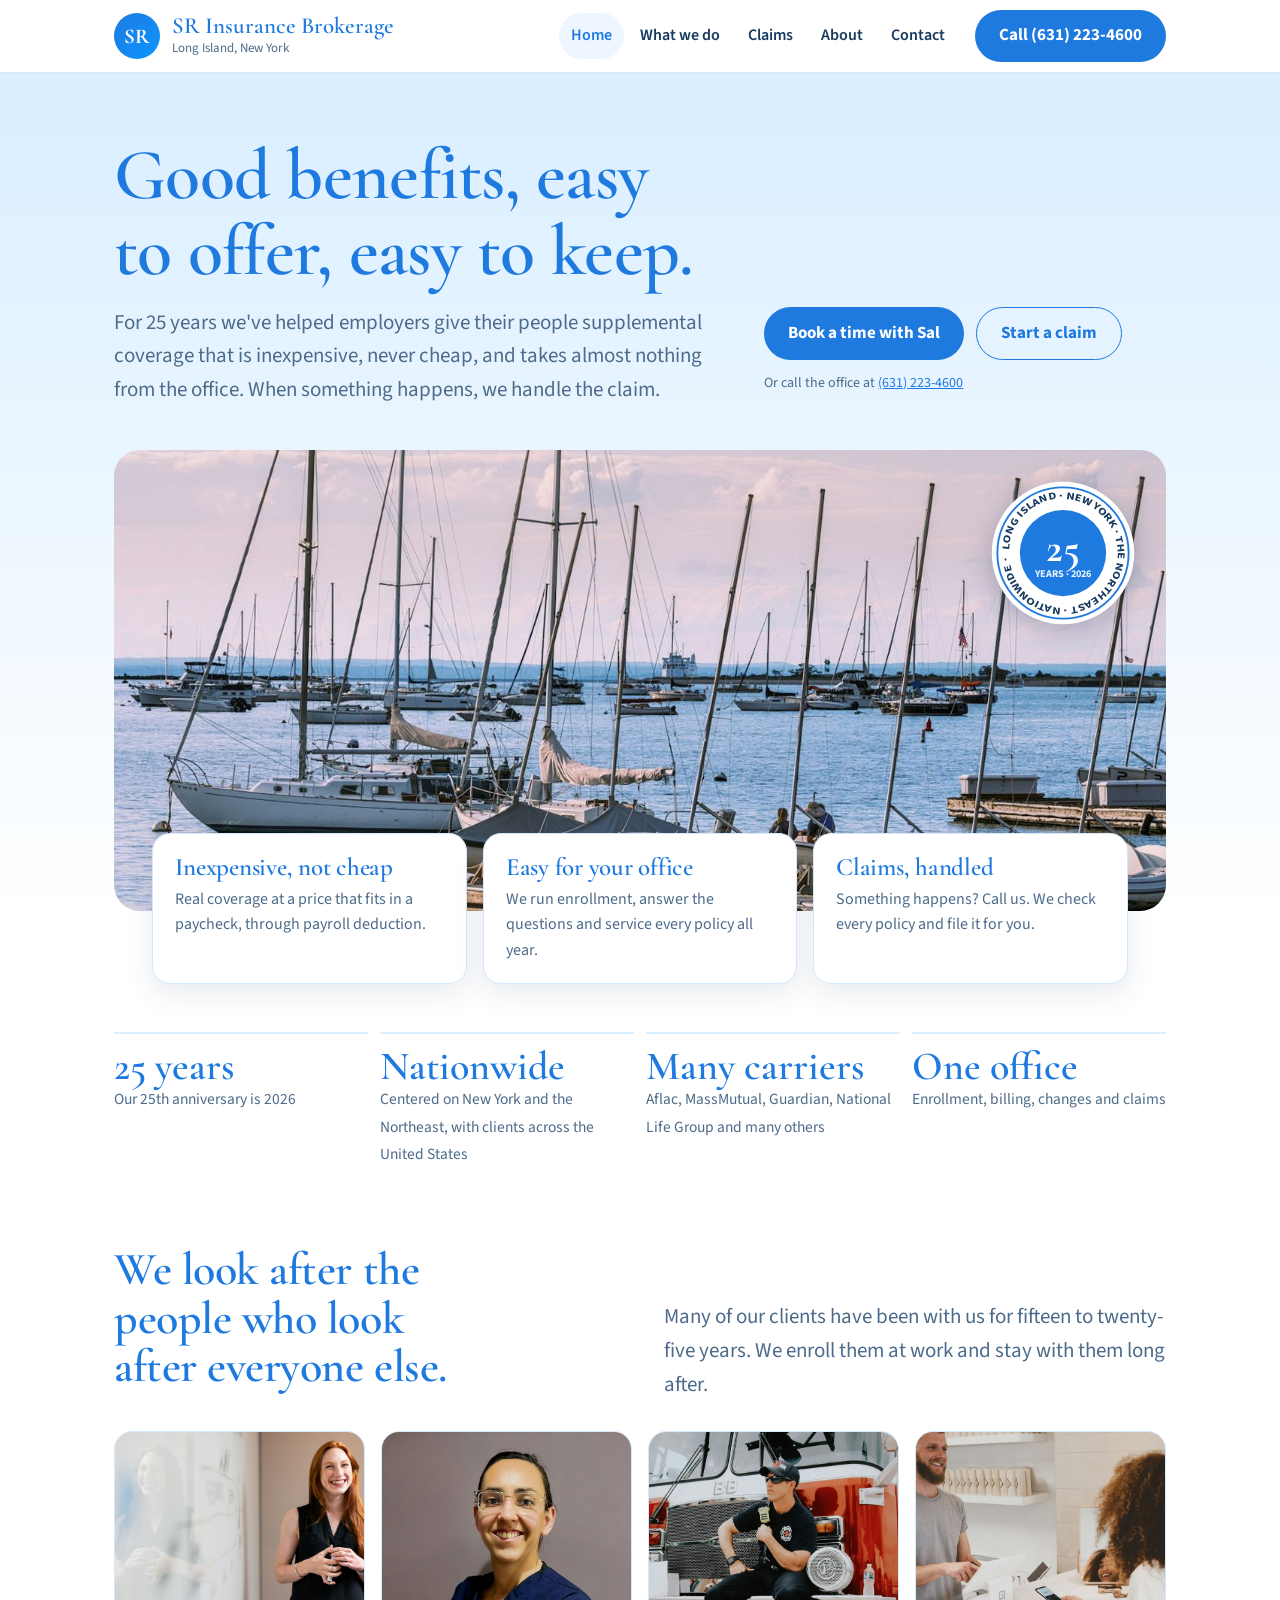
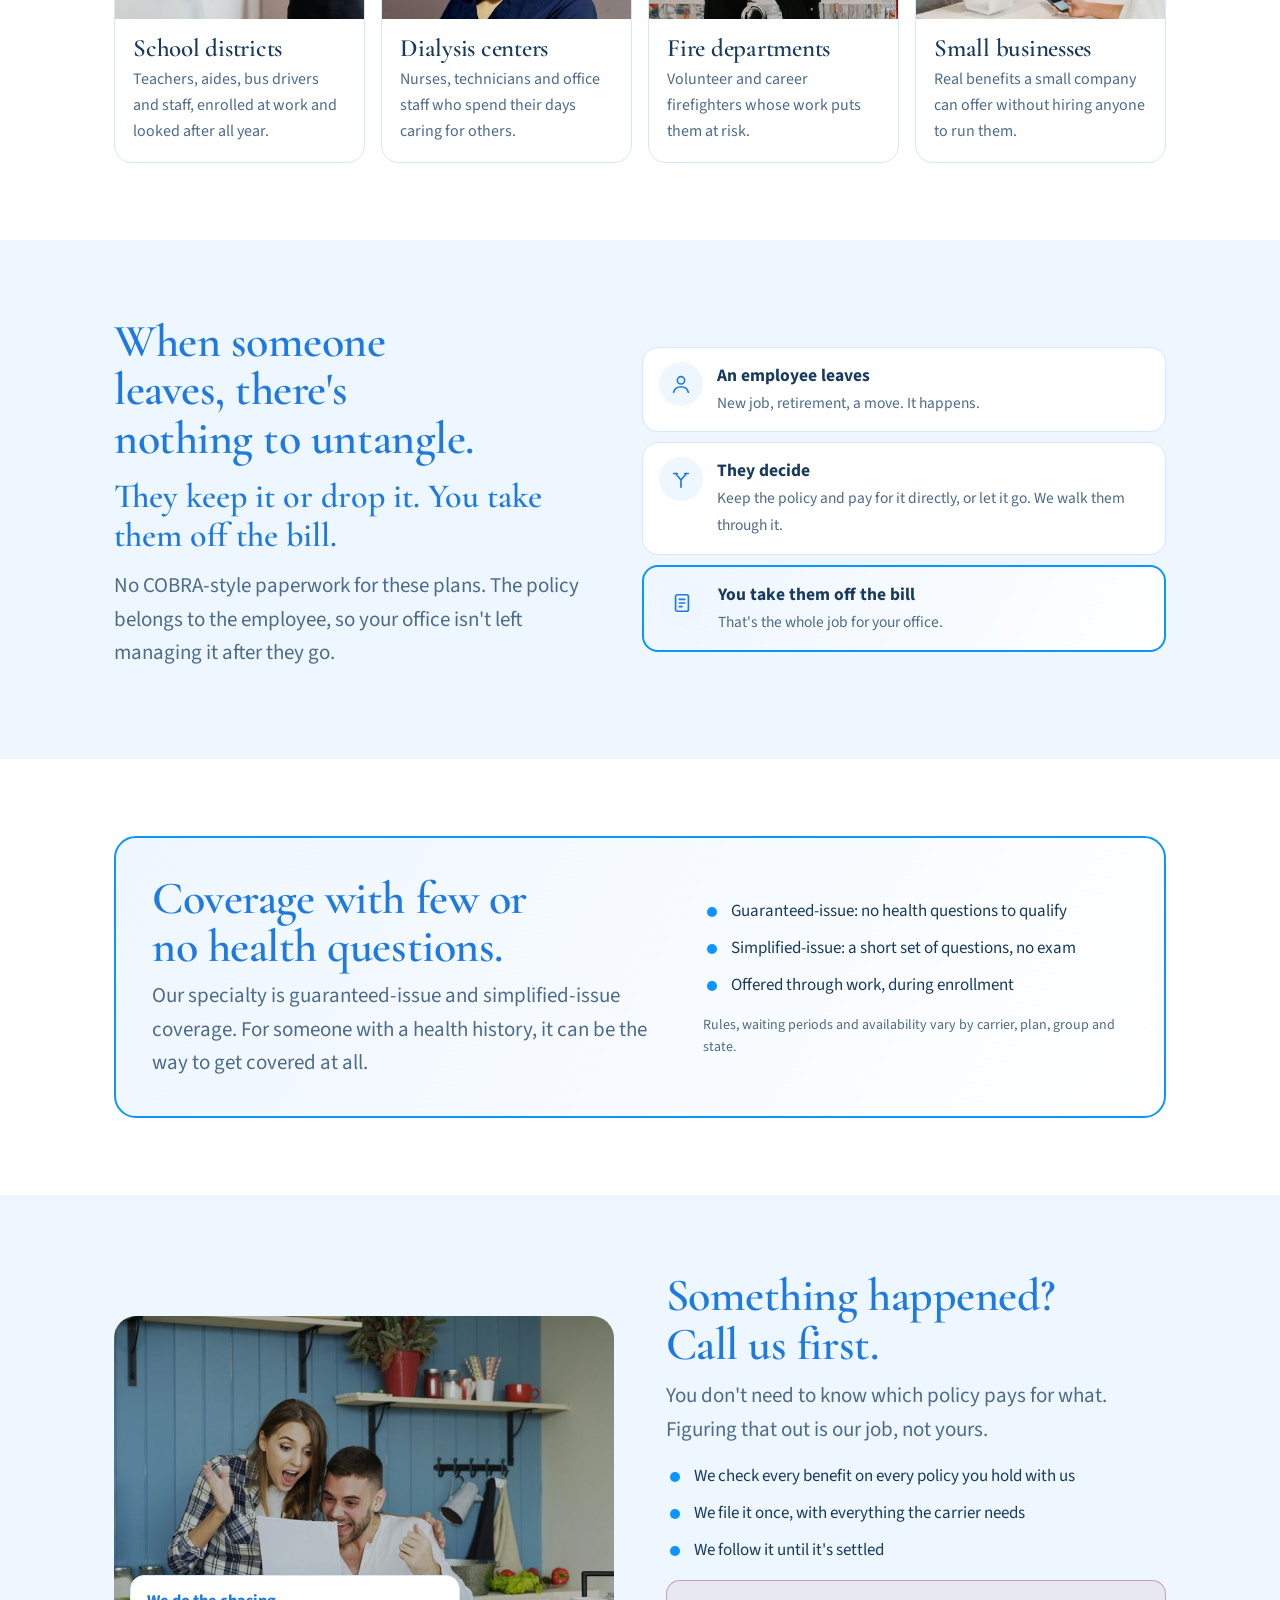
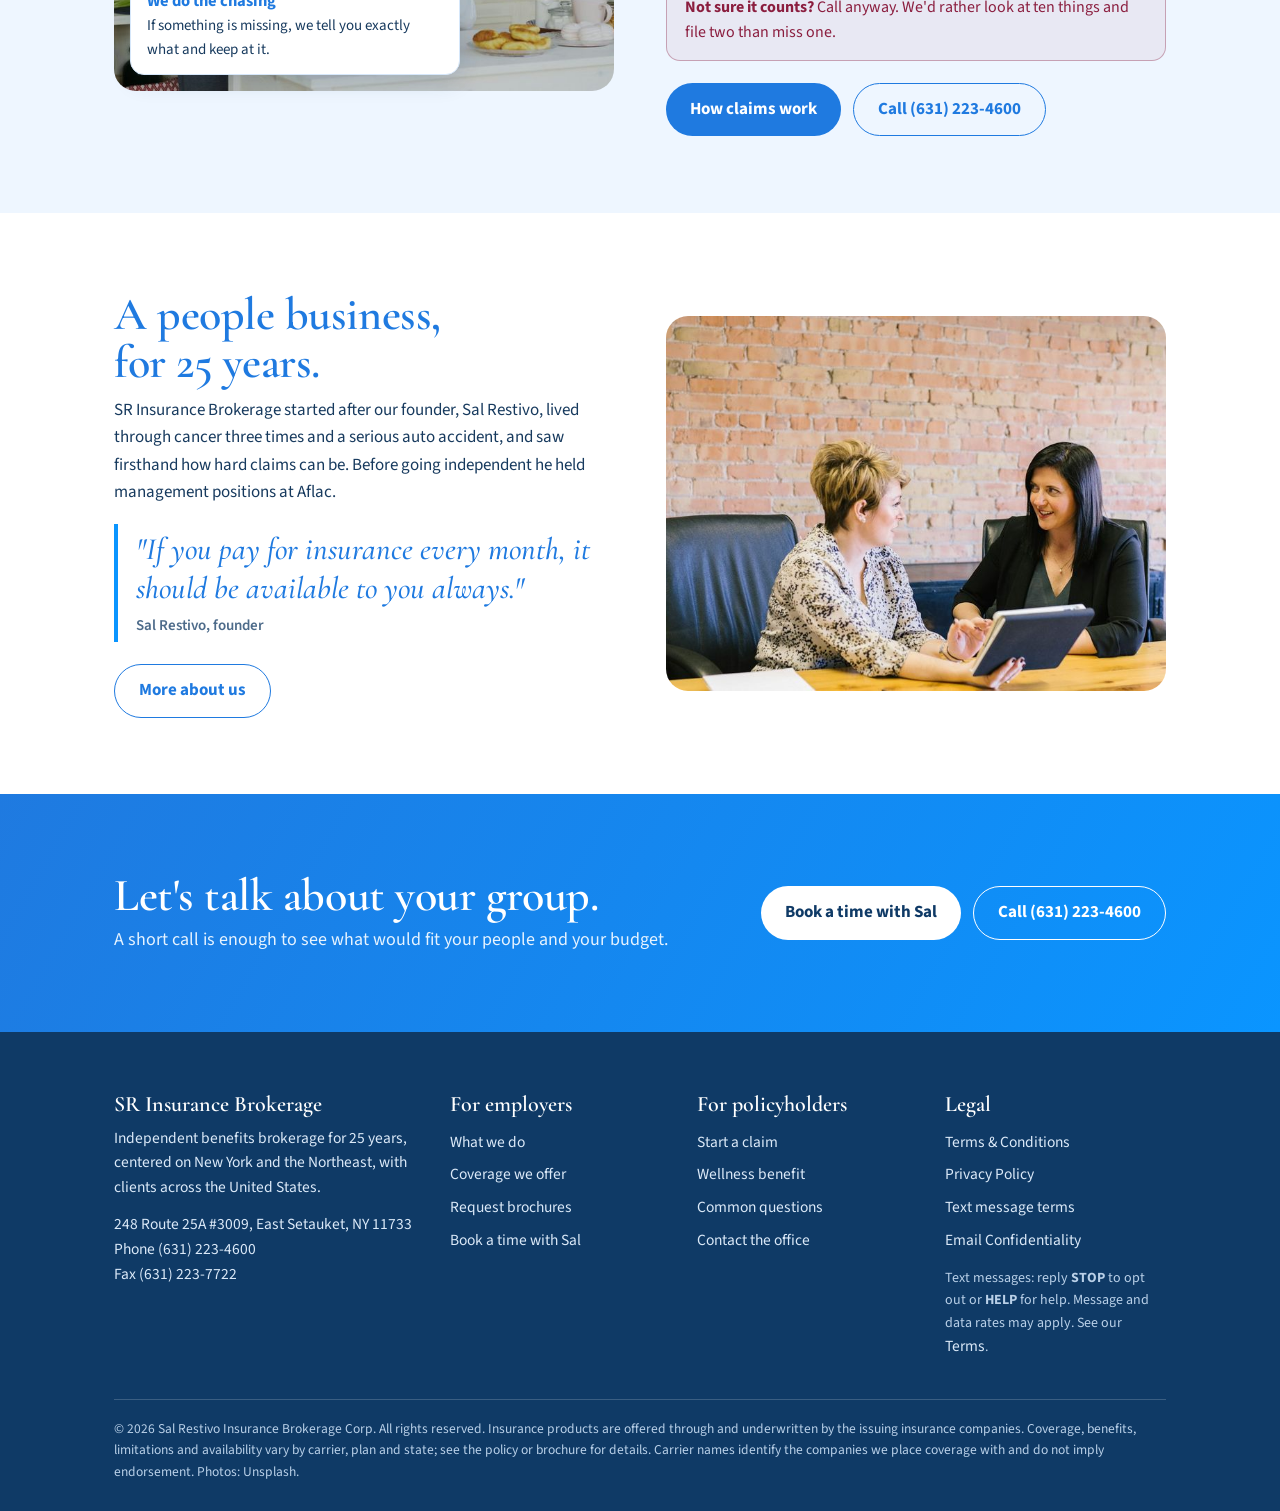
==== index.html @ 51a4a8c0 "New starees.com website Co-Authored-By: Claude Opus 5.5 <noreply@anthropic.com>" ====
<!DOCTYPE html>
<html lang="en">
<head>
<meta charset="utf-8">
<meta name="viewport" content="width=device-width,initial-scale=1">
<title>SR Insurance Brokerage</title>
<meta name="description" content="Supplemental employee benefits that are inexpensive, easy to offer and easy to keep, with claims handled by our office. Long Island, New York, with clients across the United States.">
<link rel="preconnect" href="https://fonts.googleapis.com">
<link rel="preconnect" href="https://fonts.gstatic.com" crossorigin>
<link href="https://fonts.googleapis.com/css2?family=Cormorant+Garamond:ital,wght@0,500;0,600;0,700;1,500&family=Source+Sans+3:wght@400;600;700&display=swap" rel="stylesheet">
<link rel="stylesheet" href="css/site.css">
</head>
<body>
<header class="top"><div class="wrap">
 <a class="logo" href="index.html" aria-label="SR Insurance Brokerage home"><span class="mark">SR</span><span><b>SR Insurance Brokerage</b><small>Long Island, New York</small></span></a>
 <nav class="main" id="nav"><a href="index.html" aria-current=page>Home</a><a href="what-we-do/index.html">What we do</a><a href="claims/index.html">Claims</a><a href="about/index.html">About</a><a href="contact/index.html">Contact</a></nav>
 <button class="menu" type="button" aria-controls="nav" aria-expanded="false">Menu</button>
 <a class="btn call" href="tel:+16312234600">Call (631) 223-4600</a>
</div></header>
<main>
<section class="hero"><div class="wrap">
 <div class="intro">
  <div><h1>Good benefits, easy to offer, easy to keep.</h1>
  <p class="lead">For 25 years we've helped employers give their people supplemental coverage that is inexpensive, never cheap, and takes almost nothing from the office. When something happens, we handle the claim.</p></div>
  <div><div class="acts" style="margin-top:0"><a class="btn" href="https://calendly.com/srestivo/new-meeting">Book a time with Sal</a><a class="btn ghost" href="claims/index.html">Start a claim</a></div>
  <p class="fine" style="margin-top:12px">Or call the office at <a href="tel:+16312234600">(631) 223-4600</a></p></div>
 </div>
 <div class="scene"><img src="img/harbor.jpg" alt="Sailboats moored in a Long Island harbor at dusk"><svg class="seal" viewBox="0 0 160 160" role="img" aria-label="25th anniversary, 2026">
 <defs><path id="ring" d="M80 80 m-58 0 a58 58 0 1 1 116 0 a58 58 0 1 1 -116 0"/></defs>
 <circle cx="80" cy="80" r="76" fill="#ffffff"/>
 <circle cx="80" cy="80" r="70" fill="none" stroke="#1f7ae0" stroke-width="2"/>
 <circle cx="80" cy="80" r="46" fill="#1f7ae0"/>
 <text font-family="Source Sans 3,sans-serif" font-size="11" font-weight="700" fill="#173a5e"><textPath href="#ring" startOffset="1%" textLength="355" lengthAdjust="spacingAndGlyphs">LONG ISLAND · NEW YORK · THE NORTHEAST · NATIONWIDE ·</textPath></text>
 <text x="80" y="88" text-anchor="middle" font-family="Cormorant Garamond,Georgia,serif" font-size="44" font-weight="700" fill="#ffffff">25</text>
 <text x="80" y="106" text-anchor="middle" font-family="Source Sans 3,sans-serif" font-size="11" font-weight="700" fill="#e6f3ff">YEARS · 2026</text>
</svg></div>
 <div class="promises">
  <article class="promise"><h3>Inexpensive, not cheap</h3><p>Real coverage at a price that fits in a paycheck, through payroll deduction.</p></article>
  <article class="promise"><h3>Easy for your office</h3><p>We run enrollment, answer the questions and service every policy all year.</p></article>
  <article class="promise"><h3>Claims, handled</h3><p>Something happens? Call us. We check every policy and file it for you.</p></article>
 </div>
 <div class="facts">
  <div class="fact"><b>25 years</b><span>Our 25th anniversary is 2026</span></div>
  <div class="fact"><b>Nationwide</b><span>Centered on New York and the Northeast, with clients across the United States</span></div>
  <div class="fact"><b>Many carriers</b><span>Aflac, MassMutual, Guardian, National Life Group and many others</span></div>
  <div class="fact"><b>One office</b><span>Enrollment, billing, changes and claims</span></div>
 </div>
</div></section>

<section class="band"><div class="wrap">
 <div class="head"><h2>We look after the people who look after everyone else.</h2>
 <p class="lead">Many of our clients have been with us for fifteen to twenty-five years. We enroll them at work and stay with them long after.</p></div>
 <div class="people">
  <article class="pcard"><img src="img/teacher.jpg" alt="A smiling teacher at a whiteboard" loading="lazy"><div><h3>School districts</h3><p>Teachers, aides, bus drivers and staff, enrolled at work and looked after all year.</p></div></article>
  <article class="pcard"><img src="img/nurse.jpg" alt="A smiling nurse in scrubs" loading="lazy"><div><h3>Dialysis centers</h3><p>Nurses, technicians and office staff who spend their days caring for others.</p></div></article>
  <article class="pcard"><img src="img/fire.jpg" alt="A firefighter sitting on the front of a fire engine" loading="lazy"><div><h3>Fire departments</h3><p>Volunteer and career firefighters whose work puts them at risk.</p></div></article>
  <article class="pcard"><img src="img/shop.jpg" alt="A shop owner helping a customer at the counter" loading="lazy"><div><h3>Small businesses</h3><p>Real benefits a small company can offer without hiring anyone to run them.</p></div></article>
 </div>
</div></section>

<section class="band soft"><div class="wrap leave">
 <div><h2>When someone leaves, there's nothing to untangle.</h2>
 <p class="callout">They keep it or drop it. You take them off the bill.</p>
 <p class="lead">No COBRA-style paperwork for these plans. The policy belongs to the employee, so your office isn't left managing it after they go.</p></div>
 <div class="route" aria-label="What happens when an employee leaves">
  <div class="stop"><i><svg viewBox="0 0 24 24" aria-hidden="true"><circle cx="12" cy="8" r="4"/><path d="M4 21c1-4 4.5-6 8-6s7 2 8 6"/></svg></i><div><b>An employee leaves</b><span>New job, retirement, a move. It happens.</span></div></div>
  <div class="stop"><i><svg viewBox="0 0 24 24" aria-hidden="true"><path d="M12 21v-8M12 13L6 6M12 13l6-7M4 6h4M16 6h4"/></svg></i><div><b>They decide</b><span>Keep the policy and pay for it directly, or let it go. We walk them through it.</span></div></div>
  <div class="stop end"><i><svg viewBox="0 0 24 24" aria-hidden="true"><rect x="5" y="3" width="14" height="18" rx="2"/><path d="M9 8h6M9 12h6M9 16h3"/></svg></i><div><b>You take them off the bill</b><span>That's the whole job for your office.</span></div></div>
 </div>
</div></section>

<section class="band"><div class="wrap">
 <div class="special">
  <div><h2>Coverage with few or no health questions.</h2>
  <p class="lead" style="margin:0">Our specialty is guaranteed-issue and simplified-issue coverage. For someone with a health history, it can be the way to get covered at all.</p></div>
  <div><ul class="ok"><li>Guaranteed-issue: no health questions to qualify</li><li>Simplified-issue: a short set of questions, no exam</li><li>Offered through work, during enrollment</li></ul>
  <p class="fine">Rules, waiting periods and availability vary by carrier, plan, group and state.</p></div>
 </div>
</div></section>

<section class="band soft"><div class="wrap split">
 <div class="ph"><img src="img/claim-paid.jpg" alt="A couple happily reading a letter at their kitchen table" loading="lazy"><div class="tag"><b>We do the chasing</b>If something is missing, we tell you exactly what and keep at it.</div></div>
 <div><h2>Something happened? Call us first.</h2>
 <p class="lead">You don't need to know which policy pays for what. Figuring that out is our job, not yours.</p>
 <ul class="ok"><li>We check every benefit on every policy you hold with us</li><li>We file it once, with everything the carrier needs</li><li>We follow it until it's settled</li></ul>
 <p class="note"><b>Not sure it counts?</b> Call anyway. We'd rather look at ten things and file two than miss one.</p>
 <div class="acts"><a class="btn" href="claims/index.html">How claims work</a><a class="btn ghost" href="tel:+16312234600">Call (631) 223-4600</a></div></div>
</div></section>

<section class="band"><div class="wrap split rev">
 <div class="ph"><img src="img/consult.jpg" alt="Two colleagues reviewing benefits on a tablet" loading="lazy"></div>
 <div><h2>A people business, for 25 years.</h2>
 <p>SR Insurance Brokerage started after our founder, Sal Restivo, lived through cancer three times and a serious auto accident, and saw firsthand how hard claims can be. Before going independent he held management positions at Aflac.</p>
 <blockquote>"If you pay for insurance every month, it should be available to you always."<cite>Sal Restivo, founder</cite></blockquote>
 <div class="acts"><a class="btn ghost" href="about/index.html">More about us</a></div></div>
</div></section>
<section class="close band"><div class="wrap">
 <div><h2>Let's talk about your group.</h2><p>A short call is enough to see what would fit your people and your budget.</p></div>
 <div class="acts" style="margin:0"><a class="btn white" href="https://calendly.com/srestivo/new-meeting">Book a time with Sal</a><a class="btn ghost" href="tel:+16312234600">Call (631) 223-4600</a></div>
</div></section>
</main>
<footer><div class="wrap">
 <div class="cols">
  <div><h4>SR Insurance Brokerage</h4><p>Independent benefits brokerage for 25 years, centered on New York and the Northeast, with clients across the United States.</p><p>248 Route 25A #3009, East Setauket, NY 11733<br>Phone (631) 223-4600<br>Fax (631) 223-7722</p></div>
  <div><h4>For employers</h4><a href="what-we-do/index.html">What we do</a><a href="what-we-do/index.html#coverage">Coverage we offer</a><a href="what-we-do/index.html#brochures">Request brochures</a><a href="https://calendly.com/srestivo/new-meeting">Book a time with Sal</a></div>
  <div><h4>For policyholders</h4><a href="claims/index.html">Start a claim</a><a href="claims/index.html#wellness">Wellness benefit</a><a href="claims/index.html#questions">Common questions</a><a href="contact/index.html">Contact the office</a></div>
  <div><h4>Legal</h4><a href="terms-conditions/index.html#TandC">Terms &amp; Conditions</a><a href="terms-conditions/index.html#Privacy_Policy">Privacy Policy</a><a href="terms-conditions/index.html#sms">Text message terms</a><a href="email-confidentiality/index.html">Email Confidentiality</a>
   <p class="sms">Text messages: reply <b>STOP</b> to opt out or <b>HELP</b> for help. Message and data rates may apply. See our <a href="terms-conditions/index.html#sms">Terms</a>.</p></div>
 </div>
 <div class="legalline">© 2026 Sal Restivo Insurance Brokerage Corp. All rights reserved. Insurance products are offered through and underwritten by the issuing insurance companies. Coverage, benefits, limitations and availability vary by carrier, plan and state; see the policy or brochure for details. Carrier names identify the companies we place coverage with and do not imply endorsement. Photos: Unsplash.</div>
</div></footer>
<script>
{
const b=document.querySelector('.menu'),n=document.getElementById('nav');
b.addEventListener('click',()=>{const o=n.classList.toggle('open');b.setAttribute('aria-expanded',o)});

}
</script>
</body>
</html>
---- css/site.css ----
/* VOICE warm, bright, plain-spoken; a Long Island office that picks up the phone
   IDEA the Guide Dog enrollment booklet grown into a whole company site: sky-to-white pages, rounded cards, pill buttons
   PICTURE a wide harbor scene with a 25-year seal and three promise cards resting on it
   COLOUR white and sky ground, deep blue ink, bright blue for action, burgundy for notes; night is deep navy with light blue
   TYPE Cormorant Garamond for titles + Source Sans 3 for text
   LAYOUT title across the top, harbor band beneath with cards overlapping; phone stacks title, picture, cards */
:root{color-scheme:light dark;
--bg:light-dark(#ffffff,#0c1828);--soft:light-dark(#eef6ff,#13243a);--card:light-dark(#ffffff,#112033);
--ink:light-dark(#173a5e,#e6f0fb);--muted:light-dark(#4d6b8a,#a9c0d8);--line:light-dark(#d6e7fa,#24405f);
--blue:light-dark(#1f7ae0,#5fb0ff);--bright:light-dark(#0a95ff,#4fc3ff);--sky:light-dark(#d9eeff,#183a5c);
--burg:light-dark(#8b1e3f,#e48aa6);--deep:light-dark(#0f3a66,#081422);--onblue:light-dark(#ffffff,#0c1828)}
:root[data-theme=light]{color-scheme:light}
:root[data-theme=dark]{color-scheme:dark}
*{box-sizing:border-box;min-width:0}
html{scroll-padding-top:84px}
body{margin:0;background:var(--bg);color:var(--ink);font:17px/1.6 "Source Sans 3",system-ui,sans-serif;overflow-x:clip}
img{max-width:100%;display:block}
a{color:var(--blue)}
h1,h2,h3,.serif{font-family:"Cormorant Garamond",Georgia,serif;font-weight:600;line-height:1.06;text-wrap:balance;margin:0;letter-spacing:-.01em}
h1{font-size:clamp(42px,6.2vw,72px);color:var(--blue)}
h2{font-size:clamp(32px,4.4vw,46px);color:var(--blue);margin-bottom:10px}
h3{font-size:25px;margin:0 0 6px}
p{margin:0 0 12px}
.wrap{max-width:1180px;margin:0 auto;padding-inline:max(5vw,16px)}
.band{padding-block:clamp(44px,6vw,84px)}
.soft{background:var(--soft)}
.lead{font-size:clamp(18px,2vw,21px);color:var(--muted);max-width:62ch}
.fine{font-size:14px;color:var(--muted)}

/* draft ribbon */
.draft{background:var(--burg);color:#fff;font-size:14px;text-align:center;padding:7px 16px}
.draft b{font-weight:700}

/* header */
.top{position:sticky;top:0;z-index:10;background:color-mix(in srgb,var(--bg) 92%,transparent);backdrop-filter:blur(8px);border-bottom:1px solid var(--line)}
.top .wrap{display:flex;align-items:center;gap:18px;min-height:72px;flex-wrap:wrap}
.logo{display:flex;align-items:center;gap:12px;text-decoration:none;color:var(--ink);margin-right:auto}
.mark{width:46px;height:46px;border-radius:50%;background:linear-gradient(135deg,var(--blue),var(--bright));color:#fff;display:grid;place-items:center;font:700 21px/1 "Cormorant Garamond",Georgia,serif;flex:none}
.logo b{display:block;font:600 23px/1.05 "Cormorant Garamond",Georgia,serif;color:var(--blue)}
.logo small{display:block;font-size:13px;color:var(--muted)}
nav.main{display:flex;gap:4px;flex-wrap:wrap}
nav.main a{color:var(--ink);text-decoration:none;font-weight:600;font-size:16px;padding:10px 12px;border-radius:99px}
nav.main a:hover{background:var(--soft)}
nav.main a[aria-current=page]{background:var(--soft);color:var(--blue)}
.menu{display:none}

/* buttons */
.btn{display:inline-flex;align-items:center;justify-content:center;gap:8px;font:inherit;font-weight:700;border:0;border-radius:99px;padding:12px 24px;min-height:48px;cursor:pointer;background:var(--blue);color:#fff;text-decoration:none;white-space:nowrap}
.btn:hover{background:var(--bright)}
.btn.ghost{background:transparent;color:var(--blue);border:1.5px solid var(--blue)}
.btn.ghost:hover{background:var(--soft)}
.btn.white{background:#fff;color:#0f3a66}
.acts{display:flex;flex-wrap:wrap;gap:12px;margin-top:22px}
a:focus-visible,button:focus-visible,input:focus-visible,select:focus-visible,textarea:focus-visible,summary:focus-visible{outline:3px solid var(--bright);outline-offset:2px}

/* home hero */
.hero{background:linear-gradient(180deg,var(--sky),var(--bg) 78%);padding-top:clamp(36px,5vw,64px)}
.hero .intro{display:grid;grid-template-columns:minmax(0,1.5fr) minmax(0,1fr);gap:24px 48px;align-items:end}
.hero .lead{margin:16px 0 0}
.scene{position:relative;margin-top:clamp(28px,4vw,44px)}
.scene>img{width:100%;height:clamp(260px,36vw,470px);object-fit:cover;object-position:center 62%;border-radius:26px}
.seal{position:absolute;top:clamp(14px,2.4vw,28px);right:clamp(14px,2.4vw,28px);width:clamp(104px,13vw,150px);height:auto;filter:drop-shadow(0 6px 14px rgba(10,40,80,.25))}
.promises{display:grid;grid-template-columns:repeat(3,minmax(0,1fr));gap:16px;margin:-78px clamp(12px,3vw,40px) 0;position:relative}
.promise{background:var(--card);border:1px solid var(--line);border-radius:18px;padding:20px 22px;box-shadow:0 10px 28px rgba(15,58,102,.10)}
.promise h3{color:var(--blue)}
.promise p{margin:0;color:var(--muted);font-size:16px}

/* facts strip */
.facts{display:grid;grid-template-columns:repeat(auto-fit,minmax(min(100%,200px),1fr));gap:12px;margin-top:clamp(30px,4vw,48px)}
.fact{border-top:2px solid var(--sky);padding-top:12px}
.fact b{display:block;font:600 clamp(30px,3.6vw,40px)/1 "Cormorant Garamond",Georgia,serif;color:var(--blue);white-space:nowrap}
.fact span{font-size:15.5px;color:var(--muted)}

/* section heads */
.head{display:grid;grid-template-columns:minmax(0,1fr) minmax(0,1fr);gap:8px 48px;align-items:end;margin-bottom:30px}
.head .lead{margin:0}

/* who we serve */
.people{display:grid;grid-template-columns:repeat(4,minmax(0,1fr));gap:16px}
.pcard{background:var(--card);border:1px solid var(--line);border-radius:18px;overflow:hidden;display:flex;flex-direction:column}
.pcard img{aspect-ratio:4/3;object-fit:cover;width:100%}
.pcard div{padding:16px 18px 18px}
.pcard p{margin:0;color:var(--muted);font-size:16px}

/* leaving */
.leave{display:grid;grid-template-columns:minmax(0,1fr) minmax(0,1.1fr);gap:clamp(24px,4vw,56px);align-items:center}
.route{display:grid;gap:10px}
.stop{display:grid;grid-template-columns:44px minmax(0,1fr);gap:14px;align-items:start;background:var(--card);border:1px solid var(--line);border-radius:16px;padding:14px 16px}
.stop i{width:44px;height:44px;border-radius:50%;background:var(--soft);display:grid;place-items:center;font-style:normal}
.stop i svg{width:22px;height:22px;stroke:var(--blue);fill:none;stroke-width:1.8;stroke-linecap:round;stroke-linejoin:round}
.stop b{display:block;font-size:17.5px}
.stop span{font-size:15.5px;color:var(--muted)}
.stop.end{border:2px solid var(--bright);background:linear-gradient(120deg,var(--soft),var(--card))}
.callout{font:600 clamp(26px,3.2vw,34px)/1.15 "Cormorant Garamond",Georgia,serif;color:var(--blue);margin:14px 0}

/* checks and notes */
ul.ok{padding-left:0;list-style:none;margin:10px 0}
ul.ok li{padding:5px 0 5px 28px;position:relative}
ul.ok li::before{content:"";position:absolute;left:4px;top:14px;width:10px;height:10px;border-radius:50%;background:var(--bright)}
.note{color:var(--burg);border:1px solid color-mix(in srgb,var(--burg) 35%,transparent);background:color-mix(in srgb,var(--burg) 6%,transparent);padding:14px 18px;border-radius:14px;font-size:16px}
.note b{font-weight:700}
.notes{display:grid;grid-template-columns:repeat(3,minmax(0,1fr));gap:14px;margin-top:22px}

/* split with photo */
.split{display:grid;grid-template-columns:minmax(0,1fr) minmax(0,1fr);gap:clamp(24px,4vw,56px);align-items:center}
.split.rev>:first-child{order:2}
.ph{position:relative}
.ph img{width:100%;aspect-ratio:4/3;object-fit:cover;border-radius:22px}
.ph .tag{position:absolute;left:16px;bottom:16px;right:16px;max-width:330px;background:var(--card);border:1px solid var(--line);border-radius:14px;padding:12px 16px;font-size:15px;box-shadow:0 8px 22px rgba(15,58,102,.14)}
.ph .tag b{display:block;color:var(--blue);font-size:16.5px}

/* specialty */
.special{border:2px solid var(--bright);border-radius:22px;padding:clamp(22px,3vw,36px);background:linear-gradient(120deg,var(--soft),var(--card));display:grid;grid-template-columns:minmax(0,1.2fr) minmax(0,1fr);gap:20px 40px;align-items:center}
.special h2{margin-bottom:8px}

/* steps */
.steps{display:grid;grid-template-columns:repeat(4,minmax(0,1fr));gap:14px;margin-top:26px;counter-reset:s}
.step{background:var(--card);border:1px solid var(--line);border-radius:16px;padding:18px 18px 16px}
.step h3{font-size:23px;color:var(--blue)}
.step h3::before{counter-increment:s;content:counter(s);display:inline-grid;place-items:center;width:30px;height:30px;border-radius:50%;background:var(--blue);color:var(--onblue);font:700 15px/1 "Source Sans 3",sans-serif;margin-right:10px;vertical-align:4px}
.step p{margin:0;font-size:16px;color:var(--muted)}

/* coverage */
.cov{display:grid;grid-template-columns:repeat(4,minmax(0,1fr));gap:14px}
.citem{background:var(--card);border:1px solid var(--line);border-radius:16px;padding:18px}
.citem.star{border:2px solid var(--bright)}
.citem h3{font-size:23px}
.citem p{margin:0;font-size:16px;color:var(--muted)}
.ico{width:42px;height:42px;border-radius:12px;background:var(--soft);display:grid;place-items:center;margin-bottom:10px}
.ico svg{width:22px;height:22px;stroke:var(--blue);fill:none;stroke-width:1.8;stroke-linecap:round;stroke-linejoin:round}

/* quote */
blockquote{margin:18px 0 0;font:500 italic clamp(24px,2.8vw,31px)/1.25 "Cormorant Garamond",Georgia,serif;color:var(--blue);border-left:4px solid var(--bright);padding:6px 0 6px 18px}
blockquote cite{display:block;font:600 15px/1.4 "Source Sans 3",sans-serif;font-style:normal;color:var(--muted);margin-top:8px}

/* closing band */
.close{background:linear-gradient(120deg,#1f7ae0,#0a95ff);color:#fff}
.close .wrap{display:grid;grid-template-columns:minmax(0,1.4fr) auto;gap:20px 40px;align-items:center}
.close h2{color:#fff;margin:0 0 6px}
.close p{margin:0;color:#e6f3ff;font-size:18px}
.close .btn.ghost{color:#fff;border-color:#fff}
.close .btn.ghost:hover{background:rgba(255,255,255,.12)}

/* inner page header */
.phead{background:linear-gradient(180deg,var(--sky),var(--bg));padding-block:clamp(40px,5vw,64px) clamp(20px,3vw,32px)}
.phead .lead{margin-top:12px}

/* faq */
details{background:var(--card);border:1px solid var(--line);border-radius:14px;margin:10px 0;padding:0 18px}
summary{cursor:pointer;font-weight:700;padding:16px 0;min-height:44px;list-style-position:outside}
details p{color:var(--muted)}

/* forms */
.formcard{background:var(--card);border:1px solid var(--line);border-radius:20px;padding:clamp(20px,3vw,30px)}
label.f{display:block;margin:12px 0}
label.f span{display:block;font-size:14.5px;font-weight:600;color:var(--muted);margin-bottom:4px}
input,select,textarea{font:inherit;font-size:16px;width:100%;padding:11px 12px;border:1.5px solid var(--line);border-radius:10px;background:var(--card);color:var(--ink)}
textarea{min-height:110px;resize:vertical}
.chips{display:flex;flex-wrap:wrap;gap:8px;margin:8px 0 4px}
.chip{font:inherit;font-size:15.5px;font-weight:600;border:1.5px solid var(--line);background:var(--card);color:var(--ink);border-radius:99px;padding:8px 16px;min-height:44px;cursor:pointer}
.chip[aria-pressed=true]{border-color:var(--blue);background:var(--soft);color:var(--blue);box-shadow:0 0 0 3px color-mix(in srgb,var(--blue) 16%,transparent)}
.out{display:none;margin-top:16px;background:var(--soft);border-radius:14px;padding:14px 16px}
.out.show{display:block}
.out pre{white-space:pre-wrap;font:15px/1.5 "Source Sans 3",sans-serif;margin:8px 0 12px;color:var(--ink)}
.msg{font-weight:600;color:var(--burg);min-height:1.4em;margin:8px 0 0}

/* contact */
.contact{display:grid;grid-template-columns:minmax(0,1fr) minmax(0,1.2fr);gap:20px 40px;align-items:start}
dl.rows{display:grid;grid-template-columns:max-content minmax(0,1fr);gap:12px 22px;margin:0}
dl.rows dt{font-weight:700;color:var(--blue)}
dl.rows dd{margin:0}
.box{background:var(--card);border:1px solid var(--line);border-radius:20px;padding:clamp(20px,3vw,30px)}
.box+.box{margin-top:16px}

/* legal */
.legal{max-width:820px}
.legal h2{font-size:clamp(28px,3.4vw,36px);margin-top:34px}
.legal h3{font-size:22px;margin-top:22px}
.legal li{margin:6px 0}
.toc{display:flex;flex-wrap:wrap;gap:8px;margin:16px 0 8px}
.toc a{background:var(--soft);border-radius:99px;padding:8px 14px;text-decoration:none;font-weight:600;font-size:15px}

/* footer */
footer{background:var(--deep);color:#dbe9f8;padding-block:clamp(40px,5vw,60px) 28px}
footer .cols{display:grid;grid-template-columns:minmax(0,1.4fr) repeat(3,minmax(0,1fr));gap:26px}
footer h4{font:600 22px/1.1 "Cormorant Garamond",Georgia,serif;color:#fff;margin:0 0 10px}
footer a{display:block;color:#dbe9f8;text-decoration:none;padding:4px 0;font-size:15.5px}
footer a:hover{color:#fff;text-decoration:underline}
footer p{font-size:15.5px}
.sms{font-size:14px;margin-top:10px;color:#b9d0e8}
.sms a{display:inline}
.legalline{border-top:1px solid rgba(255,255,255,.18);margin-top:28px;padding-top:18px;font-size:13.5px;color:#b9d0e8}

@media(max-width:980px){
.people,.cov{grid-template-columns:repeat(2,minmax(0,1fr))}
.steps{grid-template-columns:repeat(2,minmax(0,1fr))}
footer .cols{grid-template-columns:repeat(2,minmax(0,1fr))}
nav.main a{padding:8px 10px;font-size:15.5px}
}
@media(max-width:820px){
.menu{display:inline-flex;font:inherit;font-weight:700;background:var(--soft);color:var(--blue);border:0;border-radius:99px;padding:10px 18px;min-height:44px;cursor:pointer}
nav.main{display:none;order:5;width:100%;flex-direction:column;padding-bottom:12px}
nav.main.open{display:flex}
.top .call{display:none}
.hero .intro,.head,.leave,.split,.special,.contact,.close .wrap{grid-template-columns:minmax(0,1fr)}
.split.rev>:first-child{order:0}
.promises{grid-template-columns:minmax(0,1fr);margin:16px 0 0}
.notes{grid-template-columns:minmax(0,1fr)}
}
@media(max-width:560px){
body{font-size:16.5px}
.people,.cov,.steps{grid-template-columns:minmax(0,1fr)}
footer .cols{grid-template-columns:minmax(0,1fr)}
.scene>img{border-radius:18px}
dl.rows{grid-template-columns:minmax(0,1fr);gap:2px}
dl.rows dd{margin-bottom:10px}
.btn{white-space:normal}
}
@media(prefers-reduced-motion:no-preference){
.promise{animation:rise .5s ease-out both}
.promise:nth-child(2){animation-delay:.08s}
.promise:nth-child(3){animation-delay:.16s}
@keyframes rise{from{transform:translateY(14px);opacity:0}to{transform:none;opacity:1}}
}
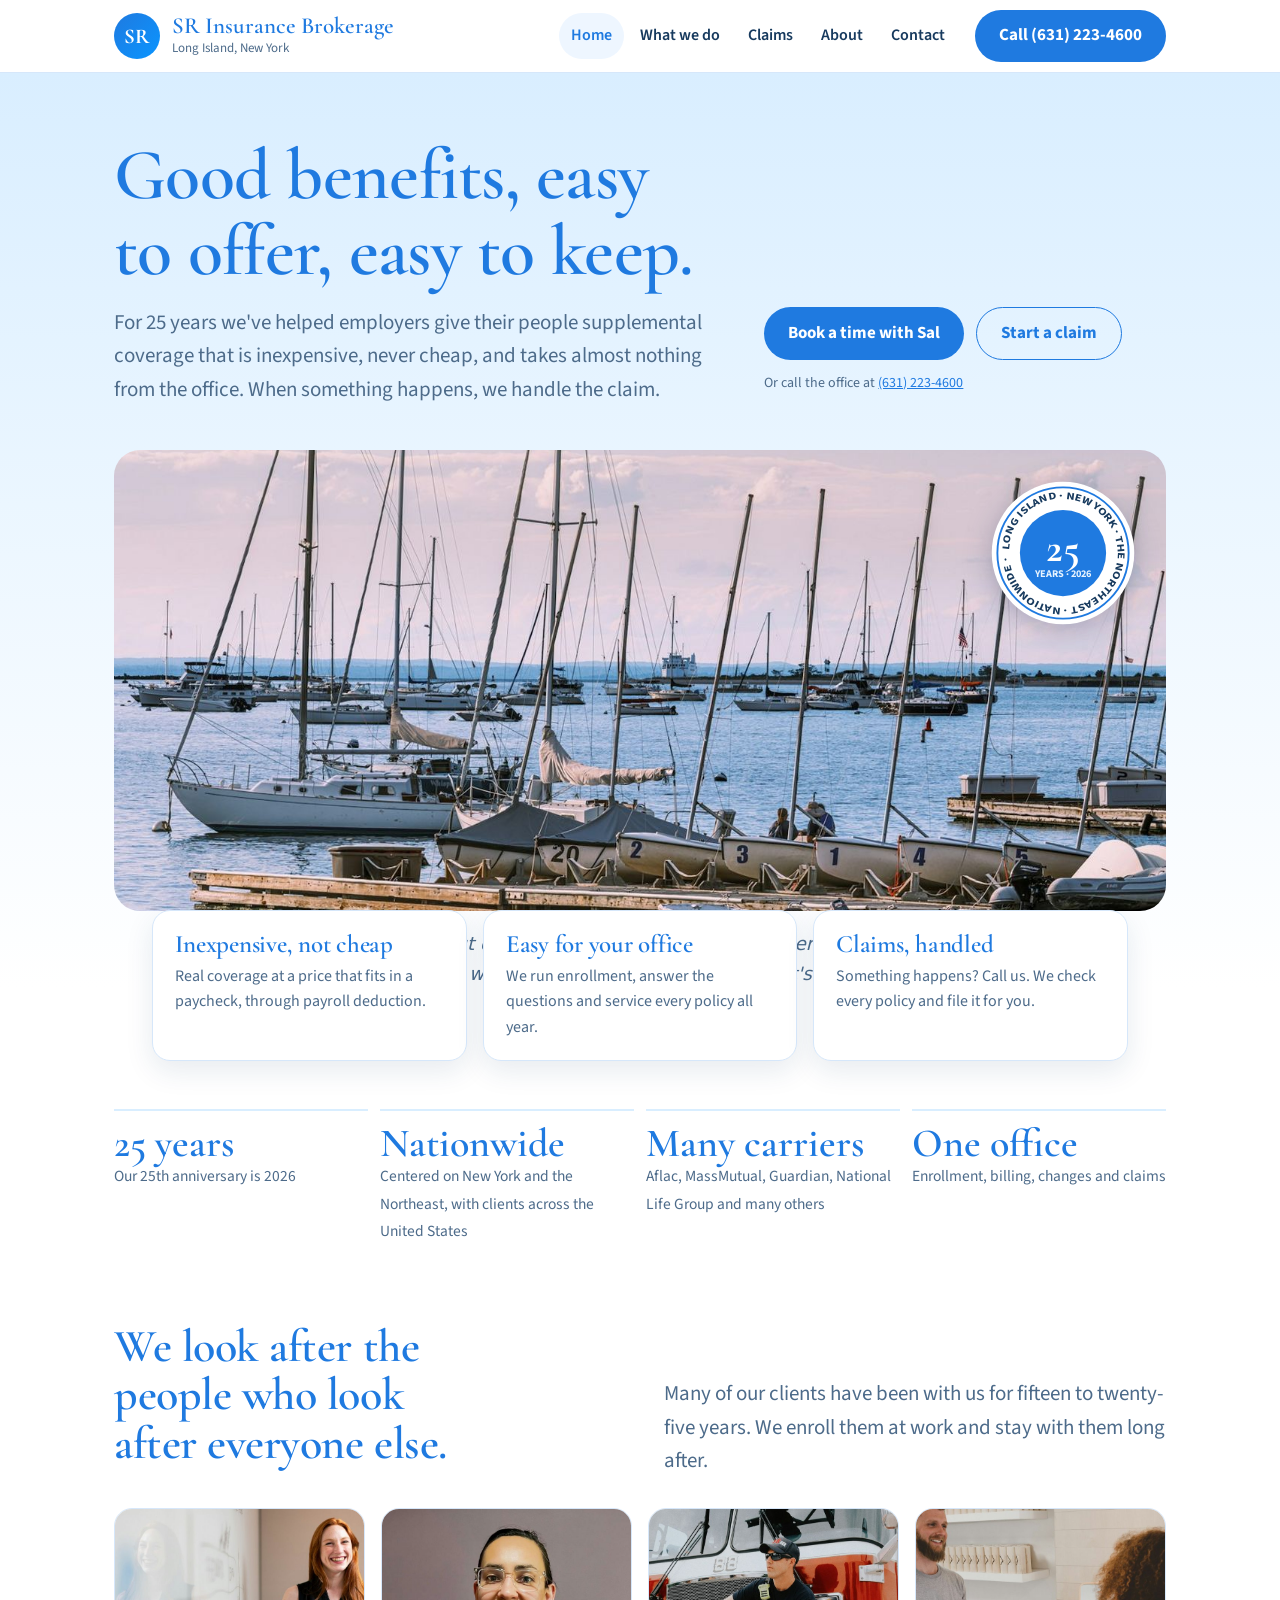
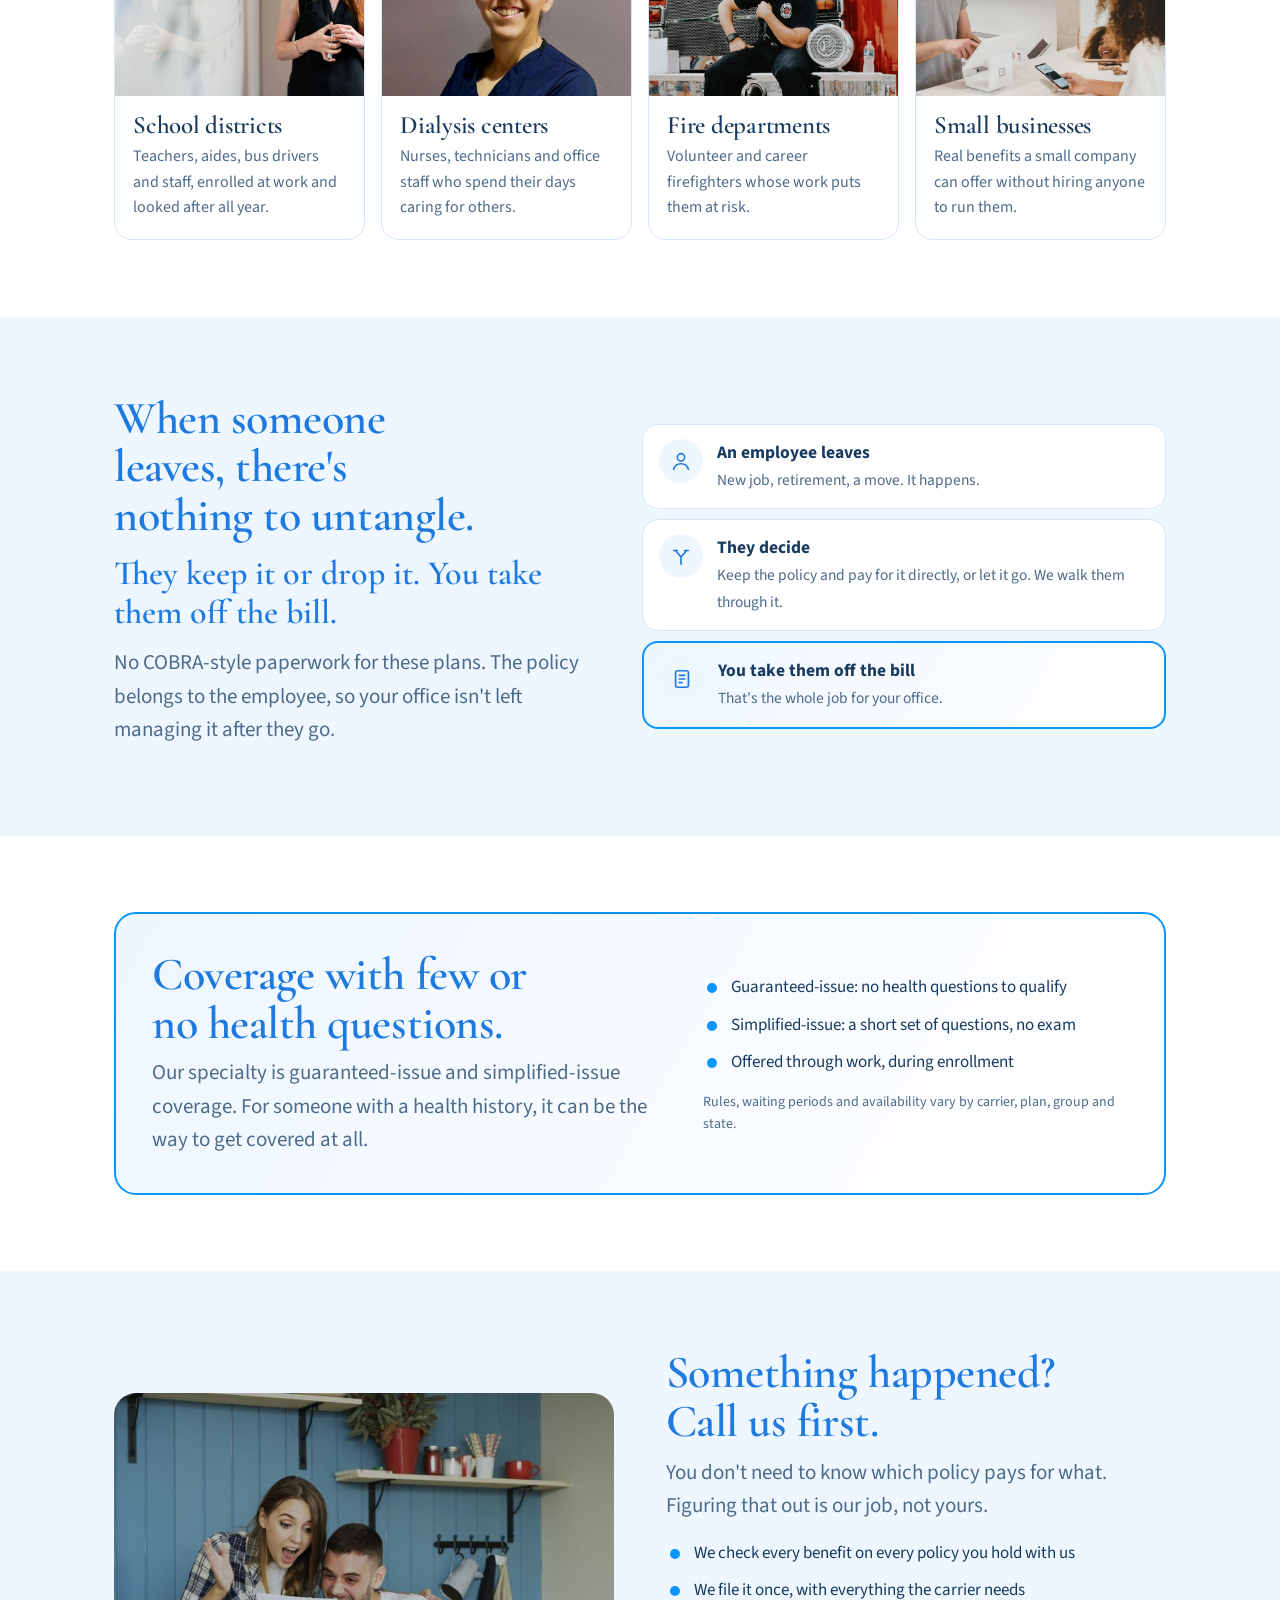
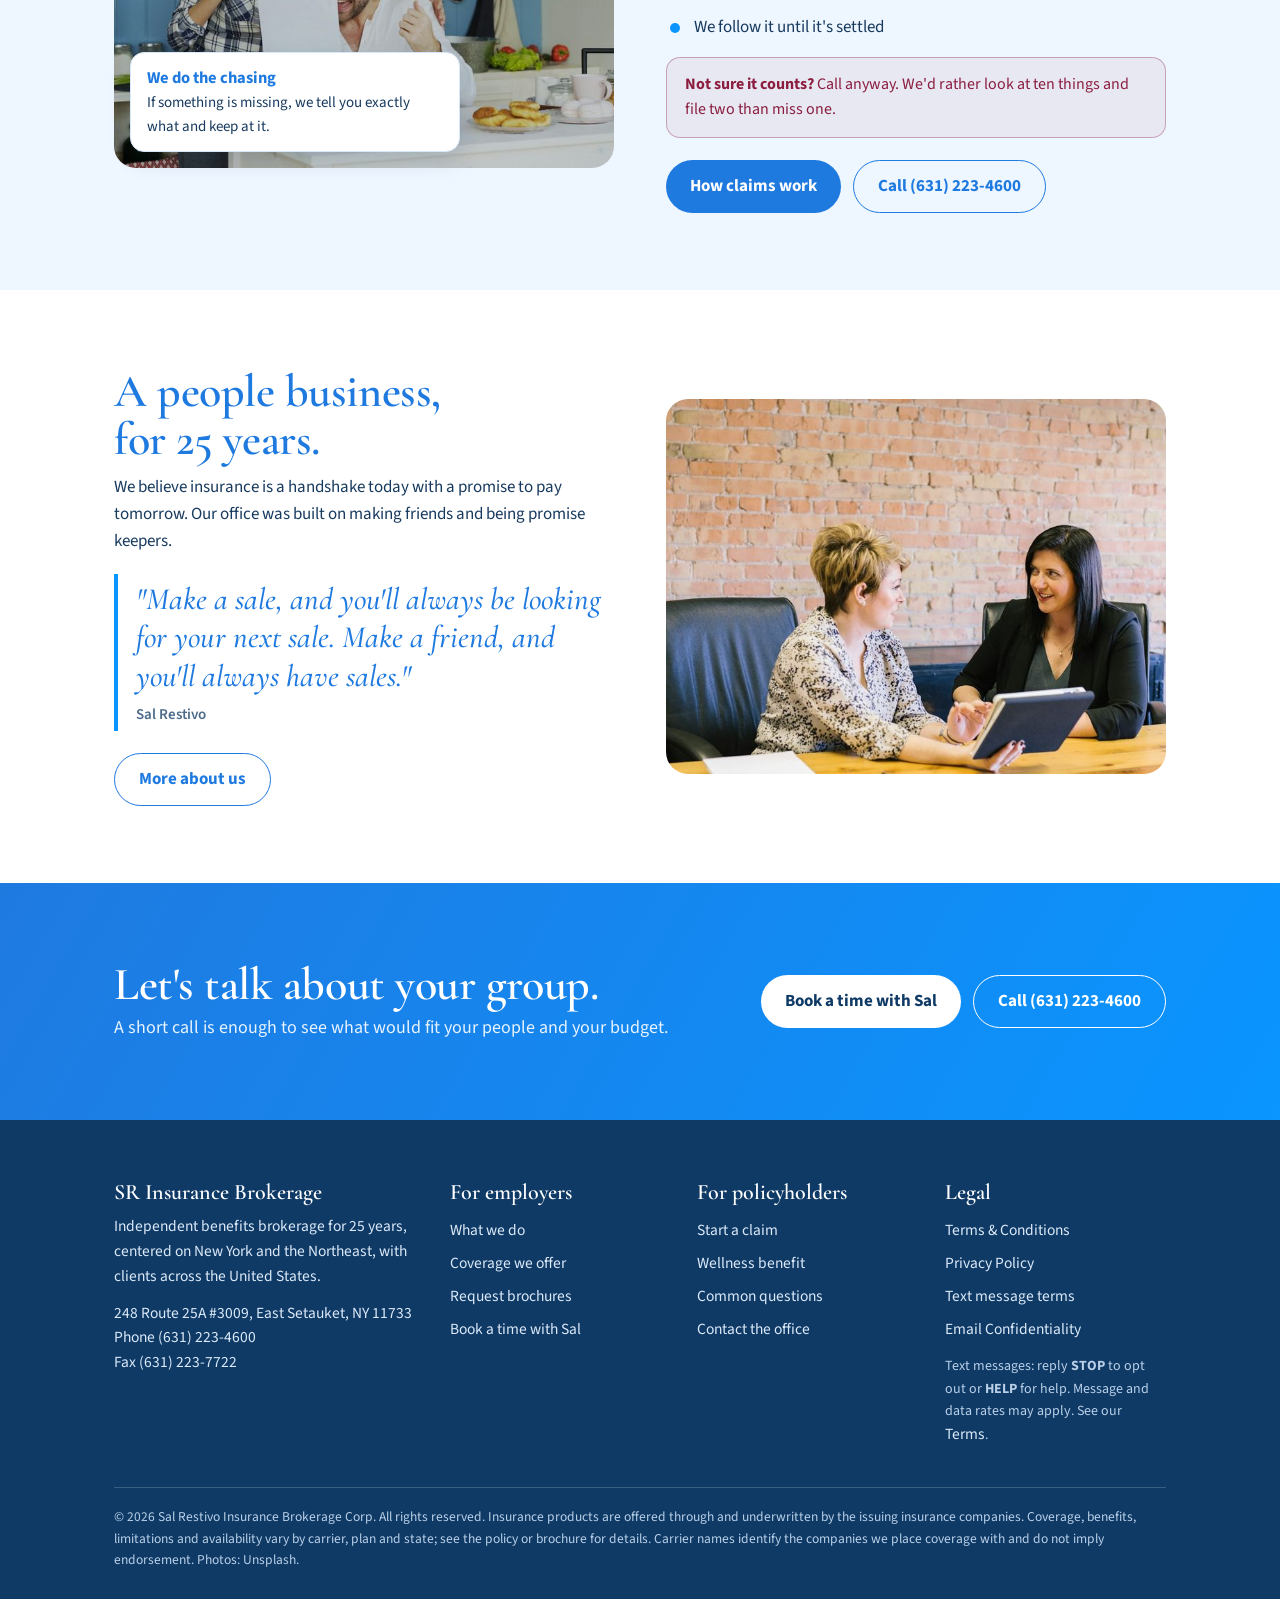
==== commit 6d44faf1: "Add Sal's story, beliefs and milestone quote to About and Home Co-Authored-By: Claude Opus 5.5 <nore" ====
--- a/index.html
+++ b/index.html
@@ -34,6 +34,7 @@
  <text x="80" y="88" text-anchor="middle" font-family="Cormorant Garamond,Georgia,serif" font-size="44" font-weight="700" fill="#ffffff">25</text>
  <text x="80" y="106" text-anchor="middle" font-family="Source Sans 3,sans-serif" font-size="11" font-weight="700" fill="#e6f3ff">YEARS · 2026</text>
 </svg></div>
+ <p class="harbor-line">Some days you're out on open water. Sooner or later, everyone has an event in life when they need a safe harbor. That's us.</p>
  <div class="promises">
   <article class="promise"><h3>Inexpensive, not cheap</h3><p>Real coverage at a price that fits in a paycheck, through payroll deduction.</p></article>
   <article class="promise"><h3>Easy for your office</h3><p>We run enrollment, answer the questions and service every policy all year.</p></article>
@@ -90,8 +91,8 @@
 <section class="band"><div class="wrap split rev">
  <div class="ph"><img src="img/consult.jpg" alt="Two colleagues reviewing benefits on a tablet" loading="lazy"></div>
  <div><h2>A people business, for 25 years.</h2>
- <p>SR Insurance Brokerage started after our founder, Sal Restivo, lived through cancer three times and a serious auto accident, and saw firsthand how hard claims can be. Before going independent he held management positions at Aflac.</p>
- <blockquote>"If you pay for insurance every month, it should be available to you always."<cite>Sal Restivo, founder</cite></blockquote>
+ <p>We believe insurance is a handshake today with a promise to pay tomorrow. Our office was built on making friends and being promise keepers.</p>
+ <blockquote>"Make a sale, and you'll always be looking for your next sale. Make a friend, and you'll always have sales."<cite>Sal Restivo</cite></blockquote>
  <div class="acts"><a class="btn ghost" href="about/index.html">More about us</a></div></div>
 </div></section>
 <section class="close band"><div class="wrap">
--- a/css/site.css
+++ b/css/site.css
@@ -222,3 +222,8 @@
 .promise:nth-child(3){animation-delay:.16s}
 @keyframes rise{from{transform:translateY(14px);opacity:0}to{transform:none;opacity:1}}
 }
+.harbor-line{max-width:760px;margin:18px auto 0;text-align:center;font-size:1.15rem;color:var(--muted,#4a5a70);font-style:italic}
+blockquote.story p{margin:0 0 12px}
+.milestone-band{text-align:center}
+blockquote.milestone{max-width:820px;margin:0 auto;font-size:1.3rem;line-height:1.55;font-style:italic;border:0;padding:0}
+blockquote.milestone cite{display:block;margin-top:14px;font-size:1rem;font-style:normal}
